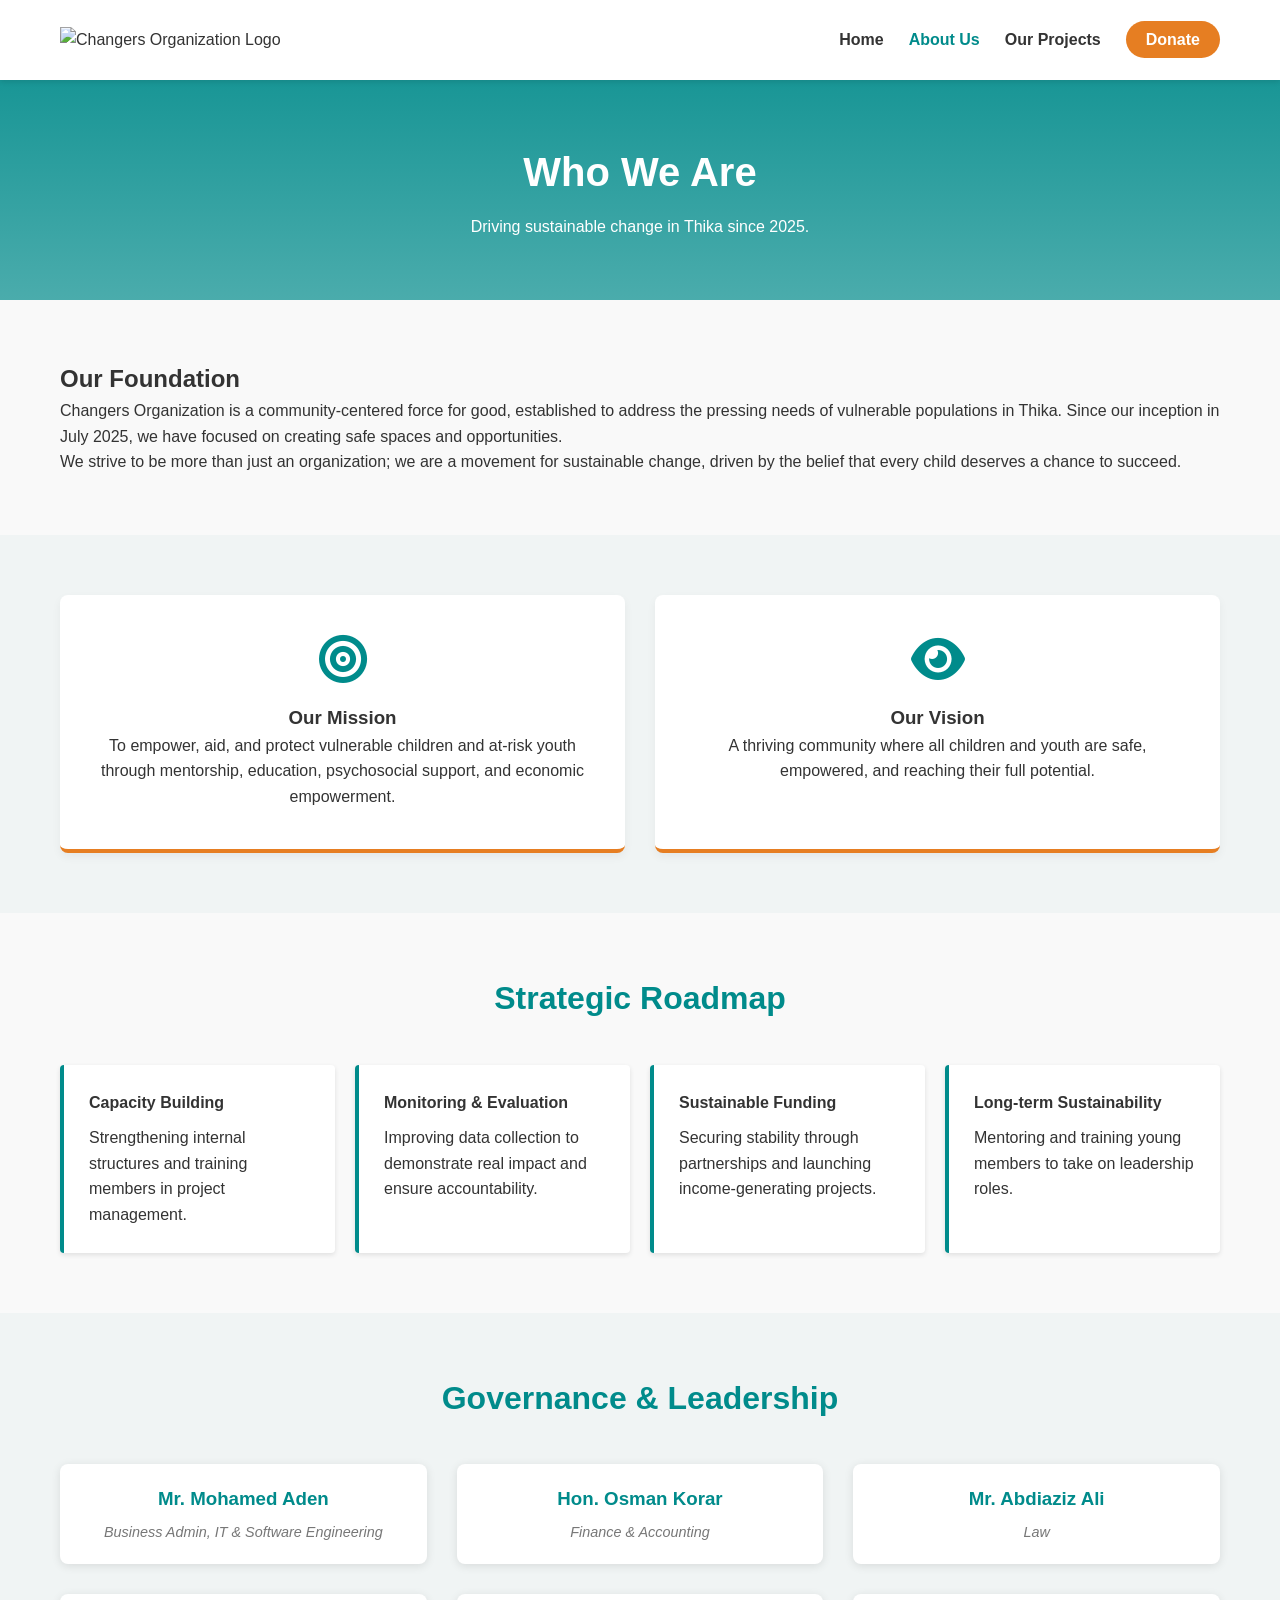
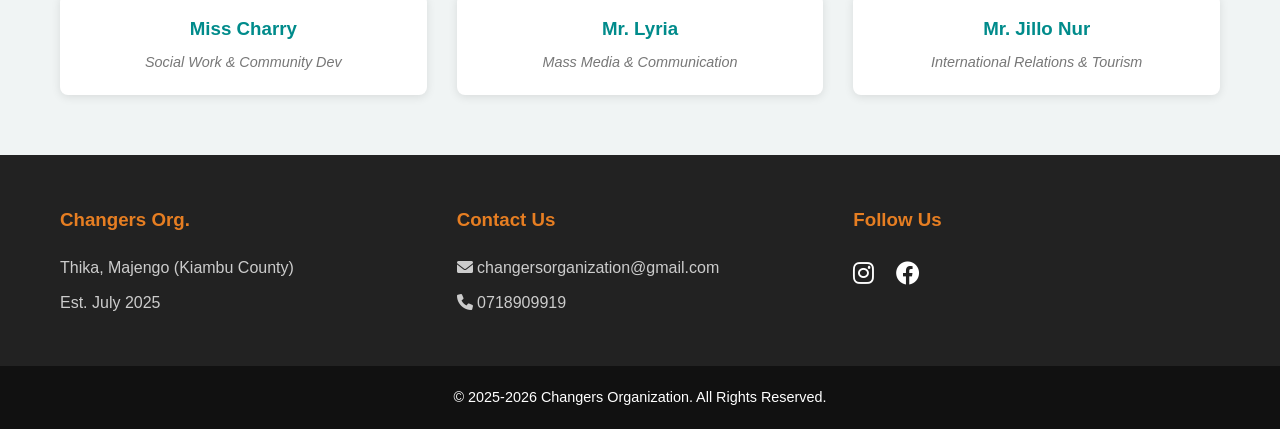
==== about.html @ 73cc3ca3 "Add files via upload" ====
<!DOCTYPE html>
<html lang="en">
<head>
    <meta charset="UTF-8">
    <meta name="viewport" content="width=device-width, initial-scale=1.0">
    <title>About Us | Changers Organization</title>
    <link rel="stylesheet" href="style.css">
    <link rel="stylesheet" href="https://cdnjs.cloudflare.com/ajax/libs/font-awesome/6.0.0/css/all.min.css">
</head>
<body>

    <header>
        <div class="container navbar">
            <div class="logo-area">
                <img src="images/changers logo.jpg" alt="Changers Organization Logo" class="logo-img">
            </div>
            <nav>
                <ul class="nav-links">
                    <li><a href="index.html">Home</a></li>
                    <li><a href="about.html" class="active">About Us</a></li>
                    <li><a href="projects.html">Our Projects</a></li>
                    <li><a href="donate.html" class="btn-donate">Donate</a></li>
                </ul>
                <div class="hamburger">
                    <i class="fas fa-bars"></i>
                </div>
            </nav>
        </div>
    </header>

    <section class="page-header">
        <div class="container">
            <h1>Who We Are</h1>
            <p>Driving sustainable change in Thika since 2025.</p>
        </div>
    </section>

    <section class="section-padding">
        <div class="container">
            <div class="about-content">
                <div class="about-text-full">
                    <h2>Our Foundation</h2>
                    <p>Changers Organization is a community-centered force for good, established to address the pressing needs of vulnerable populations in Thika. Since our inception in July 2025, we have focused on creating safe spaces and opportunities.</p>
                    <p>We strive to be more than just an organization; we are a movement for sustainable change, driven by the belief that every child deserves a chance to succeed.</p>
                </div>
            </div>
        </div>
    </section>

    <section class="bg-light section-padding">
        <div class="container grid-2">
            <div class="card-box">
                <i class="fas fa-bullseye icon-large"></i>
                <h3>Our Mission</h3>
                <p>To empower, aid, and protect vulnerable children and at-risk youth through mentorship, education, psychosocial support, and economic empowerment.</p>
            </div>
            <div class="card-box">
                <i class="fas fa-eye icon-large"></i>
                <h3>Our Vision</h3>
                <p>A thriving community where all children and youth are safe, empowered, and reaching their full potential.</p>
            </div>
        </div>
    </section>

    <section class="section-padding">
        <div class="container">
            <h2 class="section-title">Strategic Roadmap</h2>
            <div class="roadmap-grid">
                <div class="roadmap-item">
                    <h4>Capacity Building</h4>
                    <p>Strengthening internal structures and training members in project management.</p>
                </div>
                <div class="roadmap-item">
                    <h4>Monitoring & Evaluation</h4>
                    <p>Improving data collection to demonstrate real impact and ensure accountability.</p>
                </div>
                <div class="roadmap-item">
                    <h4>Sustainable Funding</h4>
                    <p>Securing stability through partnerships and launching income-generating projects.</p>
                </div>
                <div class="roadmap-item">
                    <h4>Long-term Sustainability</h4>
                    <p>Mentoring and training young members to take on leadership roles.</p>
                </div>
            </div>
        </div>
    </section>

    <section class="bg-light section-padding">
        <div class="container">
            <h2 class="section-title">Governance & Leadership</h2>
            <div class="team-grid">
                <div class="team-member">
                    <div class="member-info">
                        <h3>Mr. Mohamed Aden</h3>
                        <span>Business Admin, IT & Software Engineering</span>
                    </div>
                </div>
                <div class="team-member">
                    <div class="member-info">
                        <h3>Hon. Osman Korar</h3>
                        <span>Finance & Accounting</span>
                    </div>
                </div>
                <div class="team-member">
                    <div class="member-info">
                        <h3>Mr. Abdiaziz Ali</h3>
                        <span>Law</span>
                    </div>
                </div>
                <div class="team-member">
                    <div class="member-info">
                        <h3>Miss Charry</h3>
                        <span>Social Work & Community Dev</span>
                    </div>
                </div>
                <div class="team-member">
                    <div class="member-info">
                        <h3>Mr. Lyria</h3>
                        <span>Mass Media & Communication</span>
                    </div>
                </div>
                 <div class="team-member">
                    <div class="member-info">
                        <h3>Mr. Jillo Nur</h3>
                        <span>International Relations & Tourism</span>
                    </div>
                </div>
            </div>
        </div>
    </section>

    <footer>
        <div class="container footer-content">
            <div class="footer-col">
                <h3>Changers Org.</h3>
                <p>Thika, Majengo (Kiambu County)</p>
                <p>Est. July 2025</p>
            </div>
            <div class="footer-col">
    <h3>Contact Us</h3>
    <p>
        <a href="mailto:changersorganization@gmail.com">
            <i class="fas fa-envelope"></i> changersorganization@gmail.com
        </a>
    </p>
    <p>
        <a href="tel:+254718909919">
            <i class="fas fa-phone"></i> 0718909919
        </a>
    </p>
</div>
            <div class="footer-col">
                <h3>Follow Us</h3>
                <div class="social-icons">
                     <a href="https://www.instagram.com/changersorganization" target="_blank">
                         <i class="fab fa-instagram"></i>
                     </a>
            
                     <a href="https://www.facebook.com/profile.php?id=YOUR_PAGE_ID_HERE" target="_blank">
                       <i class="fab fa-facebook"></i>   
                     </a>
                </div>
            </div>
        </div>
        <div class="footer-bottom">
            <p>&copy; 2025-2026 Changers Organization. All Rights Reserved.</p>
        </div>
    </footer>

    <script>
        const hamburger = document.querySelector(".hamburger");
        const navLinks = document.querySelector(".nav-links");

        hamburger.addEventListener("click", () => {
            navLinks.classList.toggle("active");
        });
    </script>
</body>
</html>
---- style.css ----
/* --- RESET & BASICS --- */
* {
    margin: 0;
    padding: 0;
    box-sizing: border-box;
}

body {
    font-family: 'Segoe UI', Tahoma, Geneva, Verdana, sans-serif;
    line-height: 1.6;
    color: #333;
    background-color: #f9f9f9;
}

a {
    text-decoration: none;
    color: inherit;
}

ul {
    list-style: none;
}

.container {
    max-width: 1200px;
    margin: 0 auto;
    padding: 0 20px;
}

.section-padding {
    padding: 60px 0;
}

/* --- HEADER & NAVIGATION --- */
header {
    background: #fff;
    box-shadow: 0 2px 5px rgba(0,0,0,0.1);
    position: sticky;
    top: 0;
    z-index: 1000;
}

.navbar {
    display: flex;
    justify-content: space-between;
    align-items: center;
    min-height: 80px; /* Changed from height to min-height so it can grow on mobile */
    flex-wrap: wrap;  /* Allows the menu to drop down on mobile */
}

.logo-img {
    height: 60px;
    width: auto;
}

.nav-links {
    display: flex;
    align-items: center;
}

.nav-links li {
    margin-left: 25px;
}

.nav-links a {
    font-weight: 600;
    color: #333;
    font-size: 1rem;
    transition: color 0.3s;
}

.nav-links a:hover, .nav-links a.active {
    color: #008B8B; /* Teal from Logo Globe */
}

/* Donate Button in Nav */
.btn-donate {
    background-color: #E67E22; /* Orange from Changers text */
    color: white !important;
    padding: 10px 20px;
    border-radius: 25px;
    transition: background 0.3s;
}

.btn-donate:hover {
    background-color: #d35400;
}

.hamburger {
    display: none;
    font-size: 1.5rem;
    cursor: pointer;
    color: #333;
}

/* --- HERO SECTION --- */
.hero {
    /* Ensure you have an image named 'hero-bg.jpg' in your images folder */
    background: url('images/hero-bg.jpg') no-repeat center center/cover; 
    height: 85vh;
    position: relative;
}

.hero-overlay {
    background: rgba(0, 50, 50, 0.6);
    height: 100%;
    width: 100%;
    display: flex;
    justify-content: center;
    align-items: center;
    text-align: center;
    color: white;
}

.hero-content h1 {
    font-size: 3.5rem;
    margin-bottom: 15px;
    letter-spacing: 2px;
    text-transform: uppercase;
}

.hero-content p {
    font-size: 1.3rem;
    max-width: 700px;
    margin: 0 auto 30px auto;
}

/* Buttons */
.btn {
    display: inline-block;
    padding: 12px 30px;
    border-radius: 5px;
    font-weight: bold;
    margin: 0 10px;
}

.btn-primary {
    background-color: #E67E22;
    color: white;
}

.btn-secondary {
    background-color: transparent;
    border: 2px solid white;
    color: white;
}

.btn-primary:hover { background-color: #d35400; }
.btn-secondary:hover { background-color: white; color: #008B8B; }

/* --- INTRO SECTION --- */
.intro-grid {
    display: grid;
    grid-template-columns: 1fr 1fr;
    gap: 40px;
    align-items: center;
}

.intro-text h2 {
    color: #008B8B;
    margin-bottom: 20px;
    font-size: 2rem;
}

.intro-text p {
    margin-bottom: 15px;
    color: #555;
}

.intro-stats {
    display: grid;
    grid-template-columns: repeat(2, 1fr);
    gap: 20px;
}

.stat-box {
    background: white;
    padding: 30px;
    text-align: center;
    border-radius: 8px;
    box-shadow: 0 4px 15px rgba(0,0,0,0.05);
    border-top: 4px solid #008B8B;
}

.stat-box i {
    font-size: 2rem;
    color: #E67E22;
    margin-bottom: 10px;
}

.stat-box h3 {
    font-size: 1.5rem;
    margin-bottom: 5px;
}

/* --- VISION BANNER --- */
.vision-banner {
    background-color: #008B8B;
    color: white;
    text-align: center;
    padding: 60px 20px;
}

.vision-banner h2 {
    margin-bottom: 20px;
}

.vision-banner p {
    font-size: 1.5rem;
    font-style: italic;
    max-width: 800px;
    margin: 0 auto;
}

/* --- FOOTER --- */
footer {
    background: #222;
    color: white;
    padding-top: 50px;
}

.footer-content {
    display: grid;
    grid-template-columns: repeat(auto-fit, minmax(250px, 1fr));
    gap: 30px;
    padding-bottom: 40px;
}

.footer-col h3 {
    margin-bottom: 20px;
    color: #E67E22;
}

.footer-col p {
    margin-bottom: 10px;
    color: #ccc;
}

.social-icons a {
    font-size: 1.5rem;
    margin-right: 15px;
    color: white;
    transition: color 0.3s;
}

.social-icons a:hover {
    color: #E67E22;
}

.footer-bottom {
    background: #111;
    text-align: center;
    padding: 20px;
    font-size: 0.9rem;
}

/* --- ABOUT PAGE STYLES --- */

.page-header {
    background: linear-gradient(rgba(0, 139, 139, 0.9), rgba(0, 139, 139, 0.7)), url('images/hero-bg.jpg') no-repeat center center/cover;
    color: white;
    text-align: center;
    padding: 60px 20px;
}

.page-header h1 {
    font-size: 2.5rem;
    margin-bottom: 10px;
}

.bg-light {
    background-color: #f0f4f4;
}

.grid-2 {
    display: grid;
    grid-template-columns: 1fr 1fr;
    gap: 30px;
}

.card-box {
    background: white;
    padding: 40px;
    border-radius: 8px;
    box-shadow: 0 4px 10px rgba(0,0,0,0.05);
    text-align: center;
    border-bottom: 4px solid #E67E22;
}

.icon-large {
    font-size: 3rem;
    color: #008B8B;
    margin-bottom: 20px;
}

.section-title {
    text-align: center;
    margin-bottom: 40px;
    color: #008B8B;
    font-size: 2rem;
}

.roadmap-grid {
    display: grid;
    grid-template-columns: repeat(auto-fit, minmax(250px, 1fr));
    gap: 20px;
}

.roadmap-item {
    background: white;
    padding: 25px;
    border-left: 4px solid #008B8B;
    border-radius: 4px;
    box-shadow: 0 2px 5px rgba(0,0,0,0.1);
}

.roadmap-item h4 {
    color: #333;
    margin-bottom: 10px;
}

.team-grid {
    display: grid;
    grid-template-columns: repeat(auto-fit, minmax(300px, 1fr));
    gap: 30px;
}

.team-member {
    background: white;
    padding: 20px;
    border-radius: 8px;
    box-shadow: 0 2px 10px rgba(0,0,0,0.1);
    text-align: center;
    transition: transform 0.3s;
}

.team-member:hover {
    transform: translateY(-5px);
}

.member-info h3 {
    color: #008B8B;
    margin-bottom: 5px;
}

.member-info span {
    font-size: 0.9rem;
    color: #777;
    font-style: italic;
}

/* --- PROJECTS PAGE STYLES --- */

.project-row {
    display: flex;
    align-items: center;
    gap: 50px;
    margin-bottom: 20px;
}

.project-row.reverse {
    flex-direction: row-reverse;
}

.project-image {
    flex: 1;
}

.project-image img {
    width: 100%;
    border-radius: 8px;
    box-shadow: 0 5px 15px rgba(0,0,0,0.1);
}

.project-content {
    flex: 1;
}

.project-content h2 {
    color: #008B8B;
    margin-bottom: 15px;
    font-size: 2rem;
}

.highlight-text {
    font-size: 1.1rem;
    margin-bottom: 15px;
    color: #555;
    border-left: 4px solid #E67E22;
    padding-left: 15px;
}

.testimonial {
    background: #fdfdfd;
    border-left: 4px solid #008B8B;
    padding: 20px;
    margin-top: 20px;
    font-style: italic;
    color: #555;
    position: relative;
}

.testimonial cite {
    display: block;
    margin-top: 10px;
    font-weight: bold;
    color: #333;
    font-style: normal;
}

.partner-list {
    margin-top: 15px;
}

.partner-list li {
    margin-bottom: 8px;
    display: flex;
    align-items: center;
}

.partner-list i {
    color: #28a745; 
    margin-right: 10px;
}

.impact-grid {
    display: grid;
    grid-template-columns: repeat(auto-fit, minmax(250px, 1fr));
    gap: 30px;
    text-align: center;
}

.impact-card {
    padding: 30px;
    background: white;
    border-radius: 8px;
    box-shadow: 0 2px 10px rgba(0,0,0,0.05);
    transition: transform 0.3s;
}

.impact-card:hover {
    transform: translateY(-5px);
}

.impact-card i {
    font-size: 2.5rem;
    color: #E67E22;
    margin-bottom: 15px;
}

.impact-card h3 {
    margin-bottom: 10px;
    color: #333;
}

.cta-banner {
    background: #008B8B;
    color: white;
    text-align: center;
    padding: 50px 20px;
}

.cta-banner h2 {
    margin-bottom: 10px;
}

.cta-banner p {
    margin-bottom: 20px;
    font-size: 1.2rem;
}

/* --- DONATION PAGE STYLES --- */

.icon-orange {
    color: #E67E22;
    font-size: 3rem;
    margin-bottom: 15px;
}

.impact-item p {
    font-size: 1.1rem;
}

.payment-grid {
    display: grid;
    grid-template-columns: repeat(auto-fit, minmax(300px, 1fr));
    gap: 30px;
    margin-top: 30px;
}

.payment-card {
    background: white;
    border-radius: 10px;
    overflow: hidden;
    box-shadow: 0 5px 15px rgba(0,0,0,0.1);
    transition: transform 0.3s;
    border: 1px solid #eee;
    text-align: center;
}

.payment-card:hover {
    transform: translateY(-5px);
    box-shadow: 0 8px 25px rgba(0,0,0,0.15);
}

.card-header {
    background: #f8f9fa;
    padding: 20px;
    border-bottom: 1px solid #eee;
    height: 100px;
    display: flex;
    justify-content: center;
    align-items: center;
}

.payment-logo {
    max-height: 60px;
    width: auto;
}

.card-header i {
    color: #008B8B;
}

.card-body {
    padding: 30px;
}

.card-body h4 {
    margin-bottom: 15px;
    font-size: 1.3rem;
    color: #333;
}

.mpesa-card {
    border-top: 5px solid #48B43F; 
}

.number-display {
    background: #f0f0f0;
    padding: 10px;
    border-radius: 5px;
    margin: 10px 0;
    display: flex;
    justify-content: space-between;
    font-weight: bold;
}

.number-display .digits {
    color: #333;
    font-family: monospace;
    font-size: 1.2rem;
}

.small-text {
    font-size: 0.85rem;
    color: #777;
    margin-top: 15px;
    text-align: left;
    line-height: 1.4;
}

.bank-details {
    text-align: left;
    margin-top: 15px;
    list-style: none;
}

.bank-details li {
    padding: 8px 0;
    border-bottom: 1px solid #eee;
    color: #555;
}

.bank-details li strong {
    color: #333;
    margin-right: 5px;
}

.contact-highlight {
    font-size: 1.2rem;
    font-weight: bold;
    color: #008B8B;
    margin: 10px 0;
}


/* --- MOBILE RESPONSIVENESS (ALL SECTIONS) --- */
@media (max-width: 768px) {
    /* Navbar Logic */
    .navbar .nav-links {
        display: none; 
        flex-direction: column;
        width: 100%;
        text-align: center;
        background: #fff; /* Ensure menu has background */
        padding-bottom: 10px;
    }

    .navbar .nav-links.active {
        display: flex;
    }
    
    .nav-links li {
        margin: 10px 0;
    }

    .hamburger {
        display: block;
    }

    /* Hero Text Sizing */
    .hero-content h1 {
        font-size: 2.2rem;
    }

    .intro-grid {
        grid-template-columns: 1fr;
    }

    /* About Page Mobile */
    .grid-2 {
        grid-template-columns: 1fr;
    }

    /* Projects Page Mobile */
    .project-row, .project-row.reverse {
        flex-direction: column; 
    }
    
    .project-image {
        margin-bottom: 20px;
    }
}
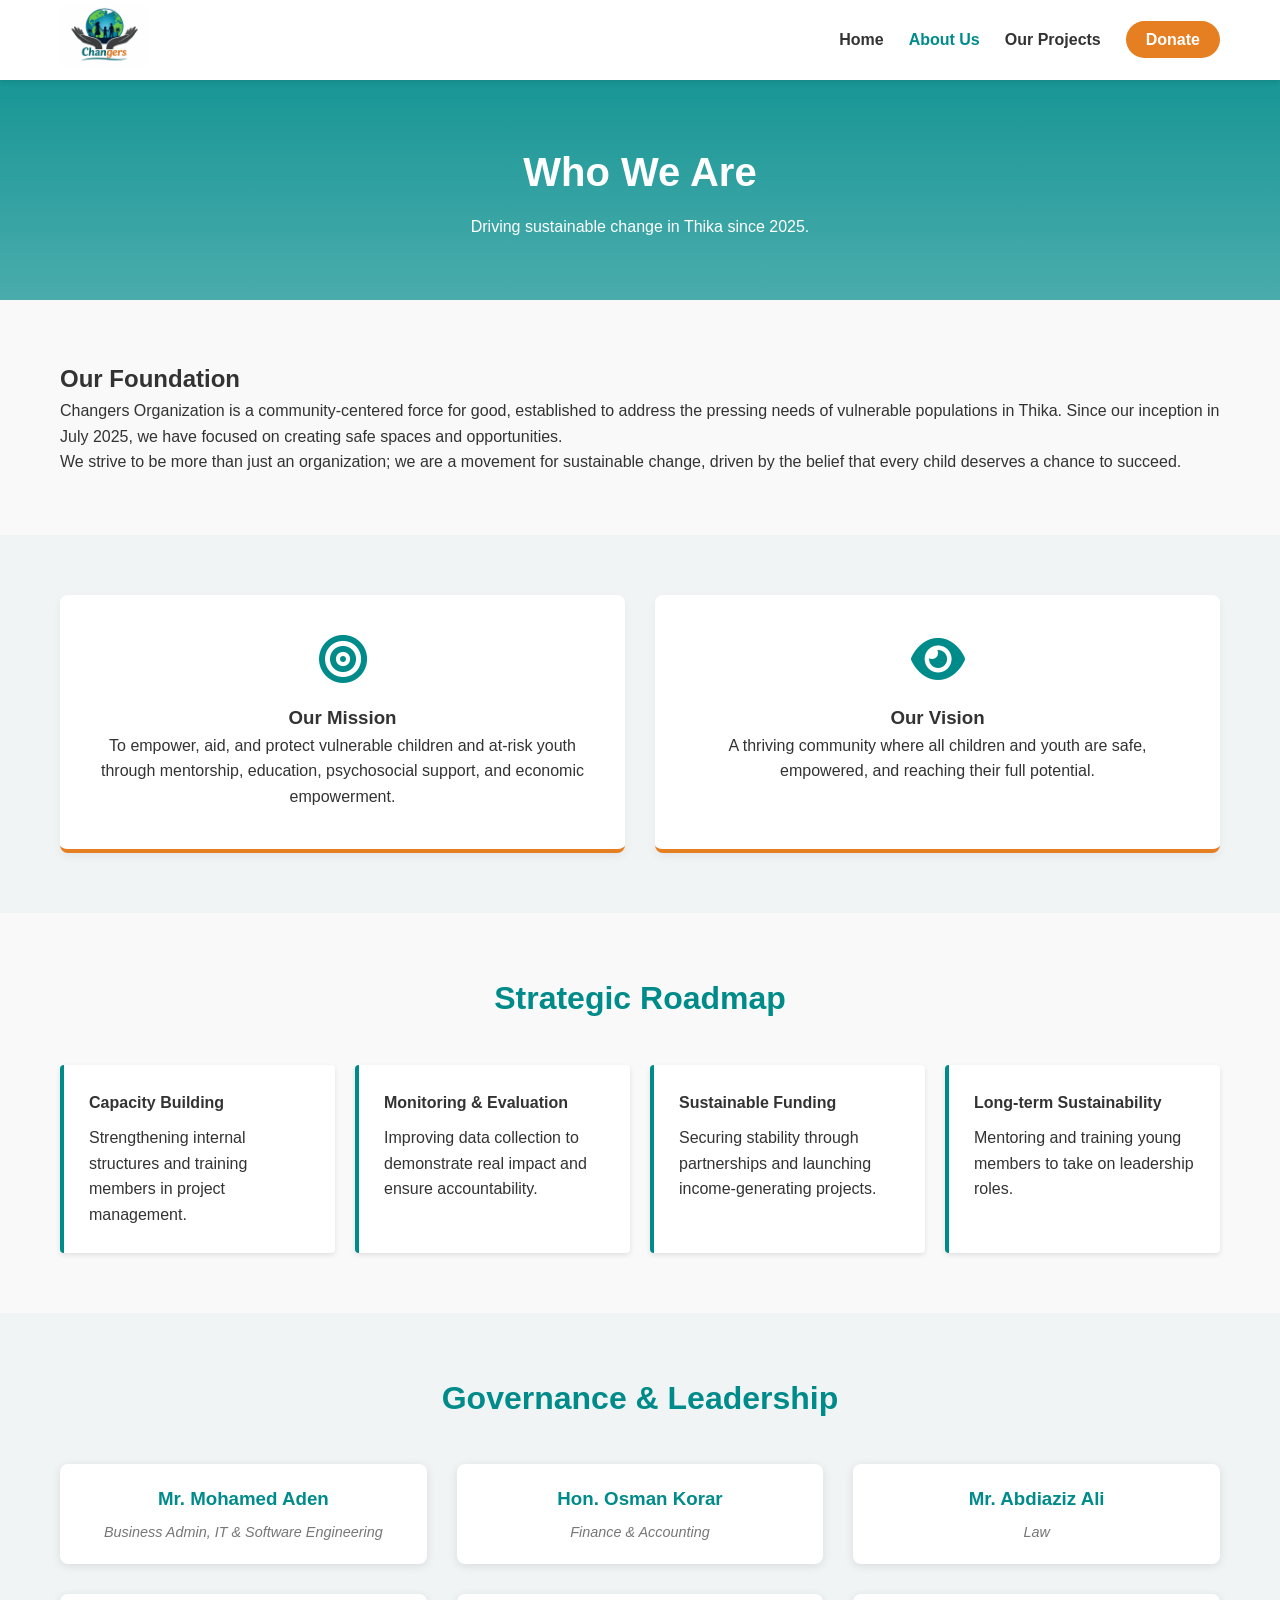
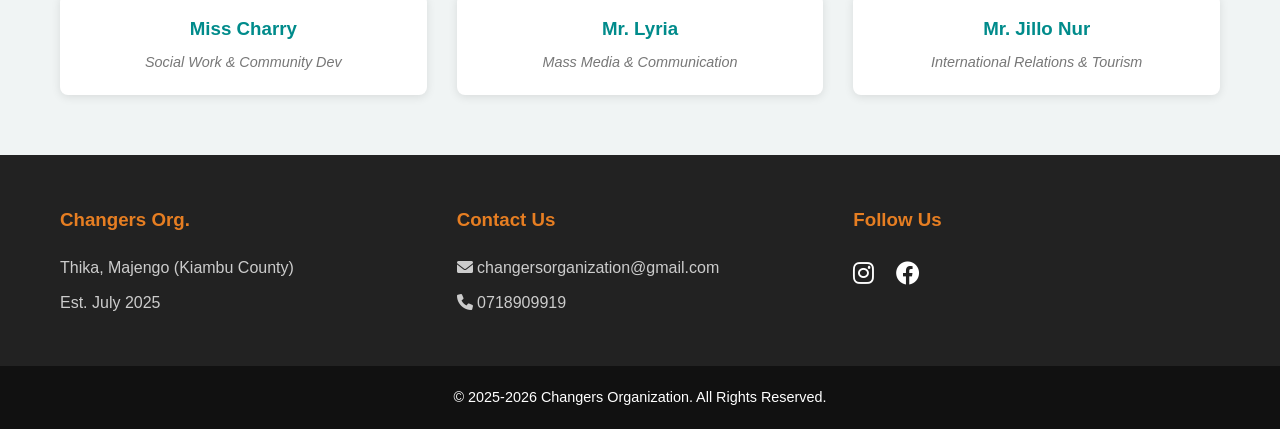
==== commit 56103f04: "Fix logo image source and HTML entities Updated logo image source and fixed HTML entities." ====
--- a/about.html
+++ b/about.html
@@ -12,7 +12,7 @@
     <header>
         <div class="container navbar">
             <div class="logo-area">
-                <img src="images/changers logo.jpg" alt="Changers Organization Logo" class="logo-img">
+                <img src="changers-logo.jpg" alt="Changers Organization Logo" class="logo-img">
             </div>
             <nav>
                 <ul class="nav-links">
@@ -177,4 +177,6 @@
         });
     </script>
 </body>
-</html>+
+</html>
+
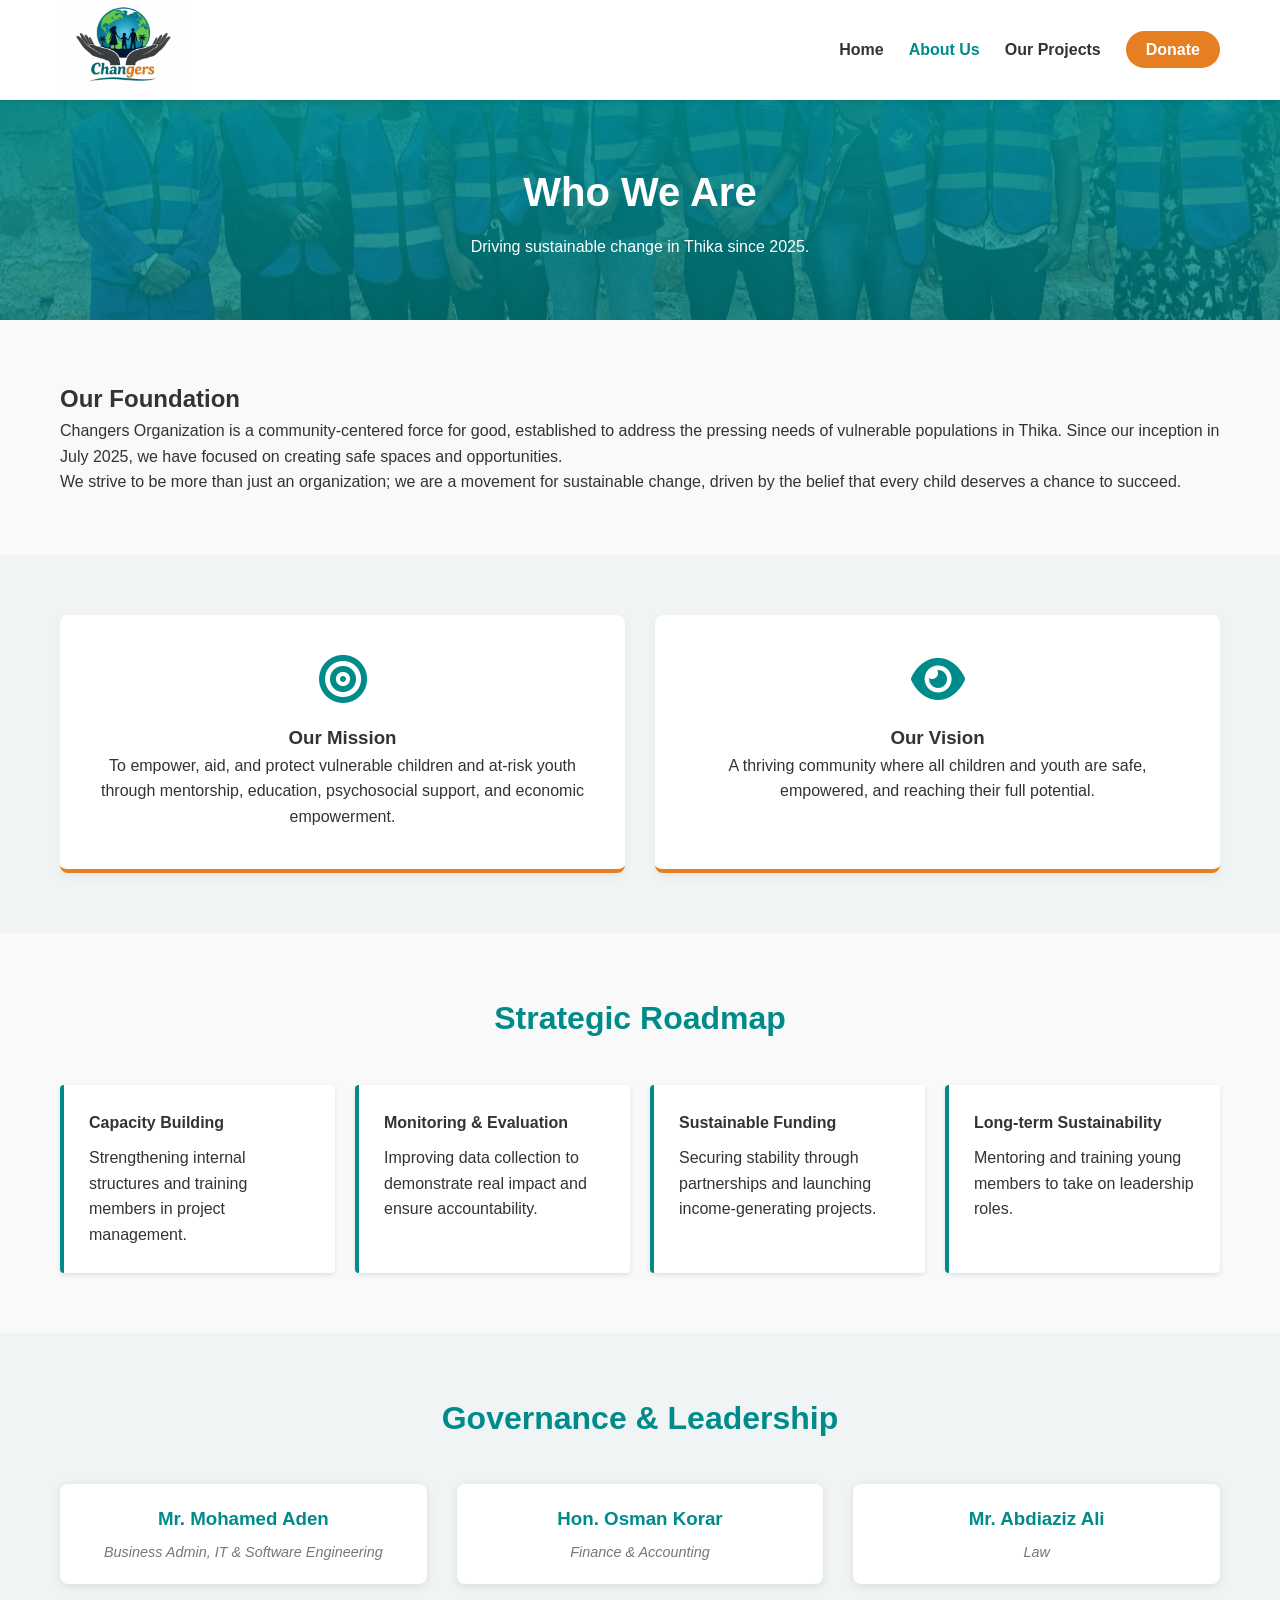
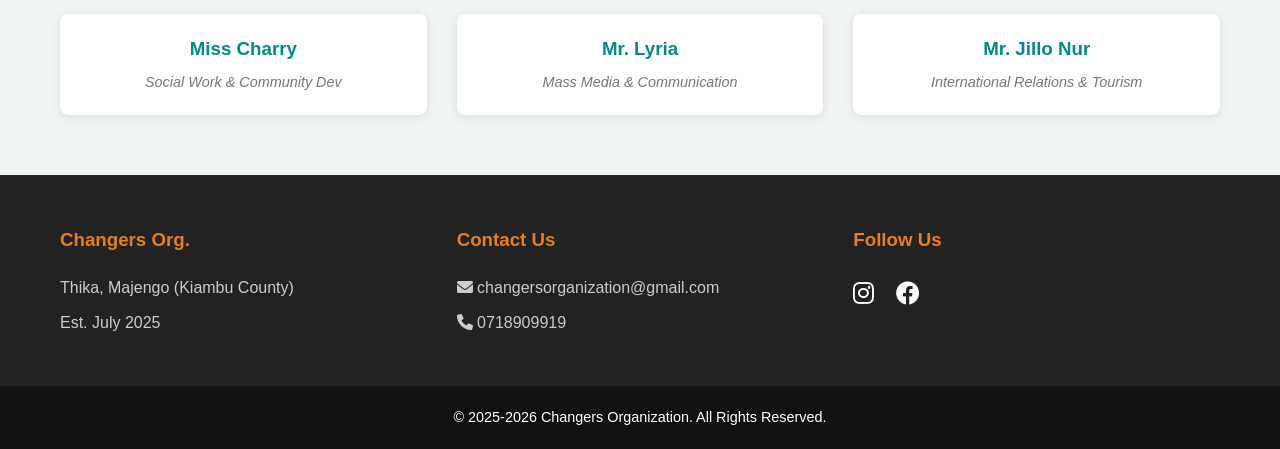
==== commit 046c3414: "Fix HTML encoding issues in about.html" ====
--- a/about.html
+++ b/about.html
@@ -157,7 +157,7 @@
                          <i class="fab fa-instagram"></i>
                      </a>
             
-                     <a href="https://www.facebook.com/profile.php?id=YOUR_PAGE_ID_HERE" target="_blank">
+                     <a href="https://www.facebook.com/profile.php?id=Changers_Organization" target="_blank">
                        <i class="fab fa-facebook"></i>   
                      </a>
                 </div>
@@ -180,3 +180,4 @@
 
 </html>
 
+
--- a/style.css
+++ b/style.css
@@ -44,12 +44,13 @@
     display: flex;
     justify-content: space-between;
     align-items: center;
-    min-height: 80px; /* Changed from height to min-height so it can grow on mobile */
-    flex-wrap: wrap;  /* Allows the menu to drop down on mobile */
-}
-
+    min-height: 100px; /* FIX: Increased slightly to fit the bigger logo */
+    flex-wrap: wrap; 
+}
+
+/* FIX 1: Made Logo Bigger */
 .logo-img {
-    height: 60px;
+    height: 85px; /* Increased from 60px to 85px */
     width: auto;
 }
 
@@ -70,12 +71,12 @@
 }
 
 .nav-links a:hover, .nav-links a.active {
-    color: #008B8B; /* Teal from Logo Globe */
+    color: #008B8B; 
 }
 
 /* Donate Button in Nav */
 .btn-donate {
-    background-color: #E67E22; /* Orange from Changers text */
+    background-color: #E67E22; 
     color: white !important;
     padding: 10px 20px;
     border-radius: 25px;
@@ -95,8 +96,8 @@
 
 /* --- HERO SECTION --- */
 .hero {
-    /* Ensure you have an image named 'hero-bg.jpg' in your images folder */
-    background: url('images/hero-bg.jpg') no-repeat center center/cover; 
+    /* FIX 2: Removed 'images/' from the path so the background loads */
+    background: url('hero-bg.jpg') no-repeat center center/cover; 
     height: 85vh;
     position: relative;
 }
@@ -257,7 +258,8 @@
 /* --- ABOUT PAGE STYLES --- */
 
 .page-header {
-    background: linear-gradient(rgba(0, 139, 139, 0.9), rgba(0, 139, 139, 0.7)), url('images/hero-bg.jpg') no-repeat center center/cover;
+    /* FIX: Removed 'images/' here too just in case you use this header on other pages */
+    background: linear-gradient(rgba(0, 139, 139, 0.9), rgba(0, 139, 139, 0.7)), url('hero-bg.jpg') no-repeat center center/cover;
     color: white;
     text-align: center;
     padding: 60px 20px;
@@ -593,14 +595,14 @@
         flex-direction: column;
         width: 100%;
         text-align: center;
-        background: #fff; /* Ensure menu has background */
+        background: #fff; 
         padding-bottom: 10px;
     }
 
     .navbar .nav-links.active {
         display: flex;
     }
-    
+
     .nav-links li {
         margin: 10px 0;
     }
@@ -627,8 +629,8 @@
     .project-row, .project-row.reverse {
         flex-direction: column; 
     }
-    
+
     .project-image {
         margin-bottom: 20px;
     }
-}+}
